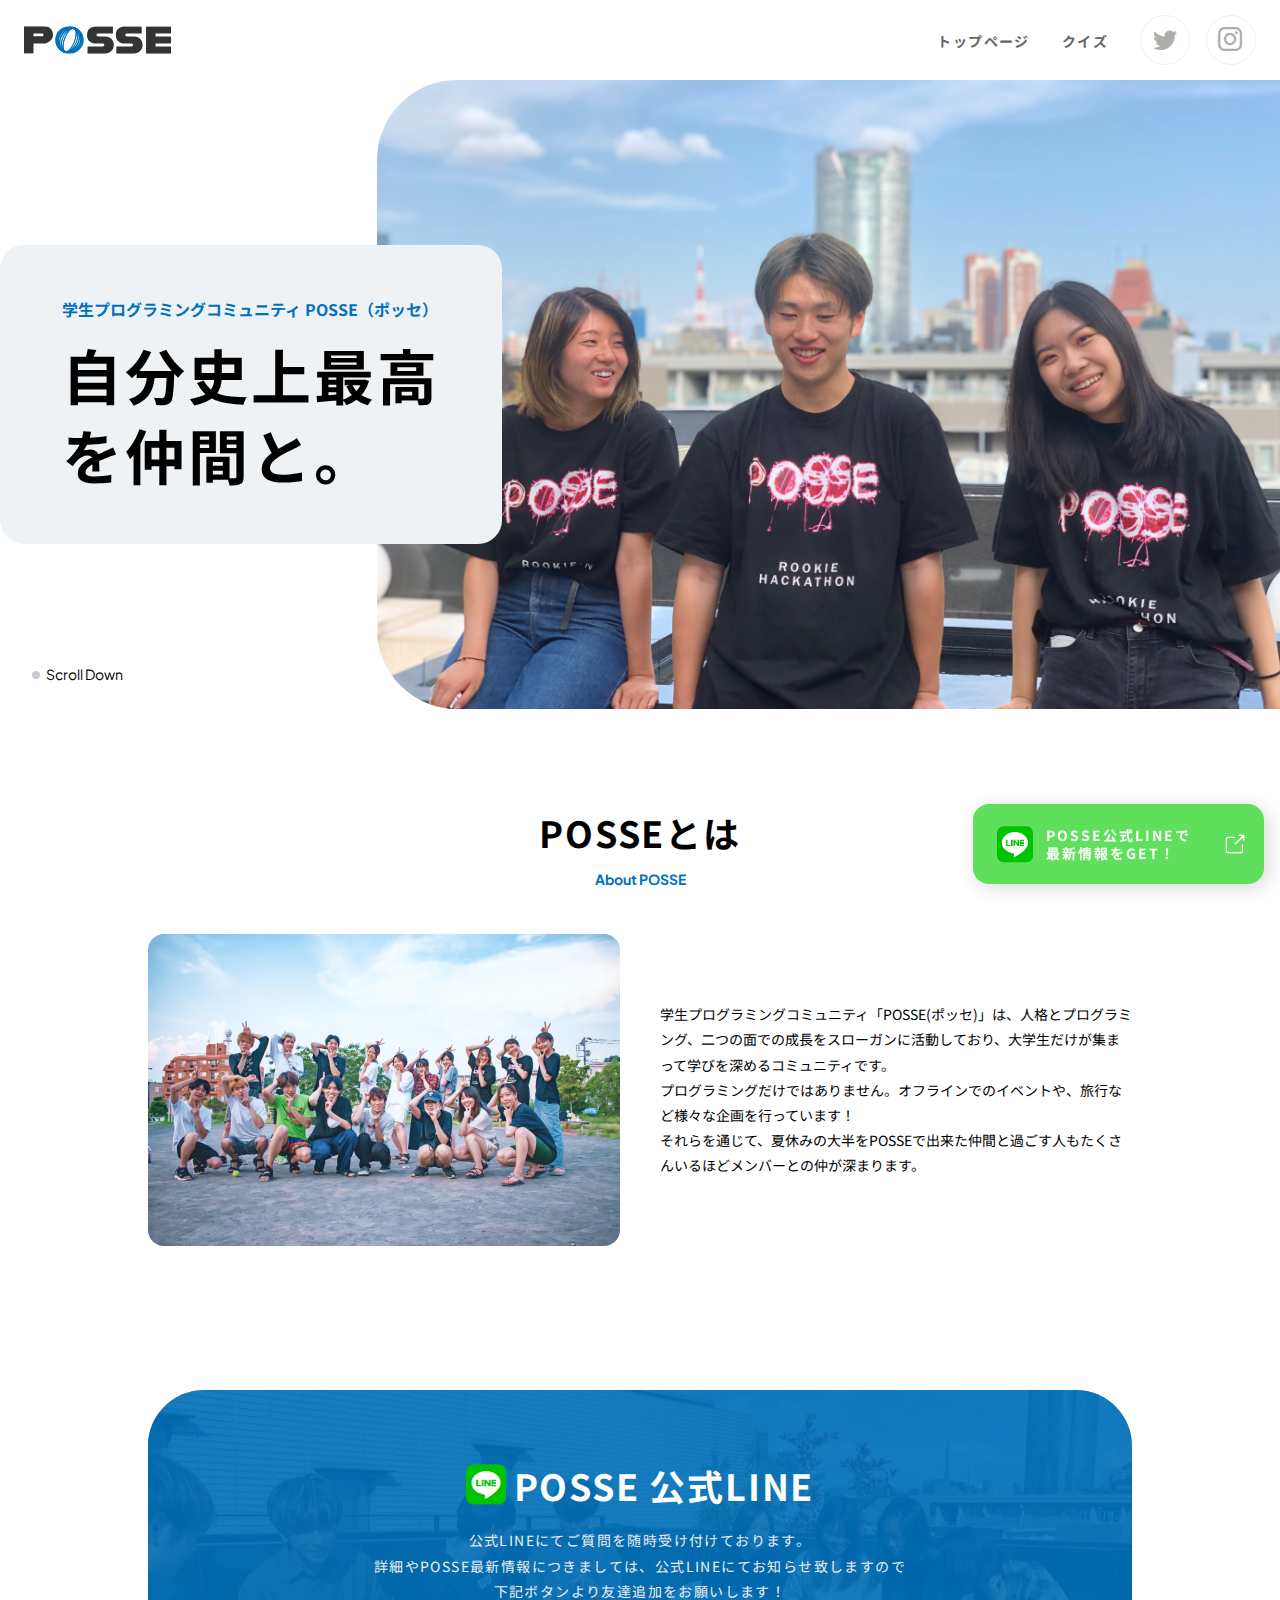
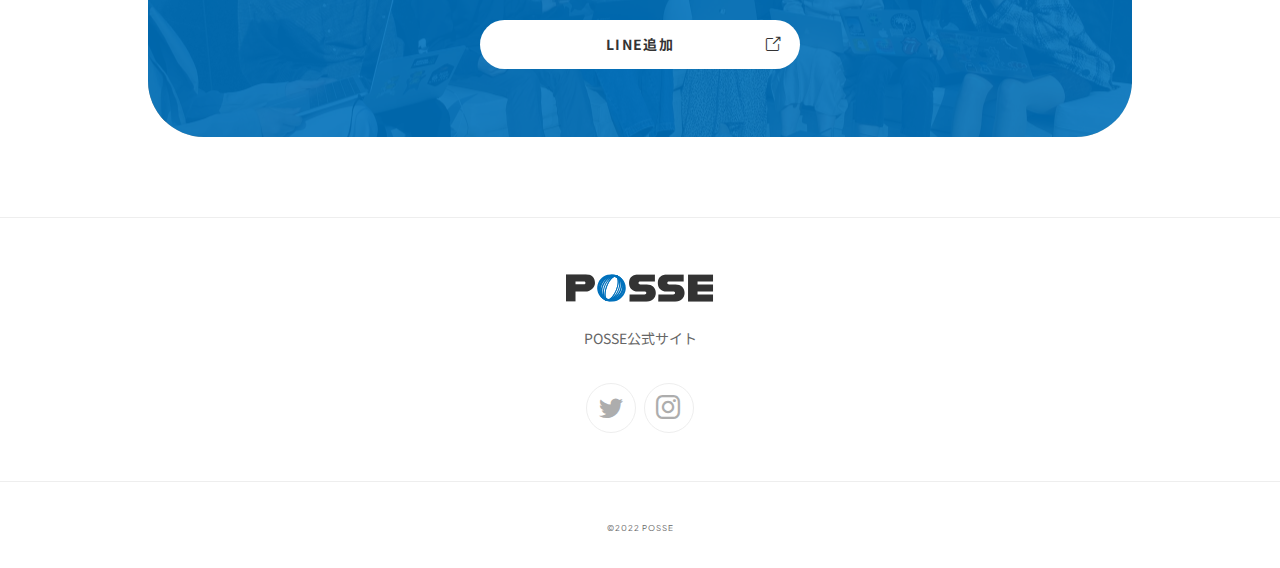
==== ph1-website-sample/index.html @ 408b528a "first-commit" ====
<!DOCTYPE html>
<html lang="ja">

<head>
  <meta charset="UTF-8">
  <meta http-equiv="X-UA-Compatible" content="IE=edge">
  <meta name="viewport" content="width=device-width, initial-scale=1.0">
  <title>POSSE 初めてのWeb制作</title>
  <!-- スタイルシート読み込み -->
  <link rel="stylesheet" href="./assets/styles/common.css">
  <!-- Google Fonts読み込み -->
  <link rel="preconnect" href="https://fonts.googleapis.com">
  <link rel="preconnect" href="https://fonts.gstatic.com" crossorigin>
  <link
    href="https://fonts.googleapis.com/css2?family=Noto+Sans+JP:wght@400;700&family=Plus+Jakarta+Sans:wght@400;700&display=swap"
    rel="stylesheet">
</head>

<body>
  <header class="l-header p-header">
    <div class="p-header__logo"><img src="./assets/img/logo.svg" alt="POSSE"></div>
    <nav class="p-header__nav">
      <ul class="p-header__nav__list">
        <li class="p-header__nav__item">
          <a href="./" class="p-header__nav__item__link">トップページ</a>
        </li>
        <li class="p-header__nav__item">
          <a href="./quiz/" class="p-header__nav__item__link">クイズ</a>
        </li>
      </ul>
    </nav>
    <ul class="p-header__sns p-sns">
      <li class="p-sns__item">
        <a href="https://twitter.com/posse_program" target="_blank" rel="noopener noreferrer" class="p-sns__item__link"
          aria-label="Twitter">
          <i class="u-icon__twitter"></i>
        </a>
      </li>
      <li class="p-sns__item">
        <a href="https://www.instagram.com/posse_programming/" target="_blank" rel="noopener noreferrer"
          class="p-sns__item__link" aria-label="instagram">
          <i class="u-icon__instagram"></i>
        </a>
      </li>
    </ul>
  </header>
  <!-- /.l-header .p-header -->

  <main class="l-main">
    <section class="p-top-hero">
      <div class="p-top-hero__inner">
        <div class="p-top-hero__body">
          <h1 class="p-top-hero__body__title">学生プログラミングコミュニティ POSSE（ポッセ）</h1>
          <span class="p-top-hero__body__catchcopy">自分史上最高<br>を仲間と。</span>
        </div>
        <picture class="p-top-hero__image">
          <img src="./assets/img/img-hero.jpg" alt="">
        </picture>
        <div class="p-top-hero__scroll">Scroll Down</div>
      </div>
    </section>
    <!-- /.p-top-hero -->

    <div class="p-top-container">
      <section class="l-section p-top-about">
        <div class="l-container">
          <h2 class="p-heading">
            POSSEとは<span class="p-heading__caption" lang="en" aria-hidden="true">About POSSE</span>
          </h2>
          <div class="p-top-about__body">
            <picture class="p-top-about__image">
              <img src="./assets/img/img-about.jpg" alt="POSSEメンバー集合写真">
            </picture>
            <div class="p-top-about__content">
              <p>
                学生プログラミングコミュニティ「POSSE(ポッセ)」は、人格とプログラミング、二つの面での成長をスローガンに活動しており、大学生だけが集まって学びを深めるコミュニティです。<br>プログラミングだけではありません。オフラインでのイベントや、旅行など様々な企画を行っています！<br>それらを通じて、夏休みの大半をPOSSEで出来た仲間と過ごす人もたくさんいるほどメンバーとの仲が深まります。
              </p>
            </div>
          </div>
        </div>
      </section>
      <!-- /.l-section p-top-about -->
    </div>
  </main>
  <!-- /.l-main -->

  <div class="p-line">
    <div class="l-container">
      <div class="p-line__body">
        <div class="p-line__body__inner">
          <h2 class="p-heading -light p-line__title"><i class="u-icon__line"></i>POSSE 公式LINE</h2>
          <div class="p-line__content">
            <p>公式LINEにてご質問を随時受け付けております。<br>詳細やPOSSE最新情報につきましては、公式LINEにてお知らせ致しますので<br>下記ボタンより友達追加をお願いします！</p>
          </div>
          <div class="p-line__footer">
            <a href="https://line.me/R/ti/p/@651htnqp?from=page" target="_blank" rel="noopener noreferrer"
              class="p-line__button">LINE追加<i class="u-icon__link"></i></a>
          </div>
        </div>
      </div>
    </div>
  </div>
  <!-- /.p-line -->

  <footer class="l-footer p-footer">
    <div class="p-fixedLine">
      <a href="https://line.me/R/ti/p/@651htnqp?from=page" target="_blank" rel="noopener noreferrer"
        class="p-fixedLine__link">
        <i class="u-icon__line"></i>
        <p class="p-fixedLine__link__text">POSSE公式LINEで<br>最新情報をGET！</p>
        <i class="u-icon__link"></i>
      </a>
    </div>
    <div class="l-footer__inner">
      <div class="p-footer__siteinfo">
        <span class="p-footer__logo">
          <img src="./assets/img/logo.svg" alt="POSSE">
        </span>
        <a href="https://posse-ap.com/" target="_blank" rel="noopener noreferrer"
          class="p-footer__siteinfo__link">POSSE公式サイト</a>
      </div>
      <div class="p-footer__sns">
        <ul class="p-sns__list p-footer__sns__list">
          <li class="p-sns__item">
            <a href="https://twitter.com/posse_program" target="_blank" rel="noopener noreferrer"
              class="p-sns__item__link" aria-label="Twitter">
              <i class="u-icon__twitter"></i>
            </a>
          </li>
          <li class="p-sns__item">
            <a href="https://www.instagram.com/posse_programming/" target="_blank" rel="noopener noreferrer"
              class="p-sns__item__link" aria-label="instagram">
              <i class="u-icon__instagram"></i>
            </a>
          </li>
        </ul>
      </div>
    </div>
    <div class="p-footer__copyright">
      <small lang="en">©︎2022 POSSE</small>
    </div>
  </footer>
  <!-- /.l-footer .p-footer -->
</body>
</html>
---- ph1-website-sample/assets/styles/common.css ----
*,
::before,
::after {
  border-style: solid;
  border-width: 0;
  box-sizing: border-box;
}

html {
  -webkit-text-size-adjust: 100%;
  -webkit-tap-highlight-color: transparent;
  line-height: 1.15;
}

body {
  margin: 0;
  font-family: "Noto Sans JP", sans-serif;
}

main {
  display: block;
}

img {
  max-width: 100%;
}

svg, img, embed, object, iframe {
  vertical-align: bottom;
}

p, table, blockquote, address, pre, iframe, form, figure, dl {
  margin: 0;
}

button,
input,
optgroup,
select,
textarea {
  -webkit-appearance: none; /* 1 */
  -moz-appearance: none;
  appearance: none;
  background: transparent;
  border-radius: 0;
  color: inherit;
  font: inherit;
  margin: 0;
  padding: 0;
  text-align: inherit;
  text-transform: inherit; /* 2 */
  vertical-align: middle;
}

button,
[type=button],
[type=reset],
[type=submit] {
  cursor: pointer;
}

button:disabled,
[type=button]:disabled,
[type=reset]:disabled,
[type=submit]:disabled {
  cursor: default;
}

a {
  background-color: transparent;
  color: inherit;
  text-decoration: none;
}

h1,
h2,
h3,
h4,
h5,
h6 {
  font-size: inherit;
  font-weight: inherit;
  margin: 0;
}

ul, ol {
  list-style: none;
  margin: 0;
  padding: 0;
}

caption {
  text-align: left;
}


/* icon fonts */
@font-face {
  font-display: inline-block;
  font-family: "posse-icon";
  font-style: normal;
  font-weight: normal;
  src: url("../fonts/posse-icon.ttf?bbqgr3") format("truetype"), url("../fonts/posse-icon.woff?bbqgr3") format("woff"), url("../fonts/posse-icon.svg?bbqgr3#posse-icon") format("svg");
}
i, .icomoon-liga {
  /* speak: never; */
  -ms-font-feature-settings: "liga" 1;
  font-feature-settings: "liga";
  -webkit-font-smoothing: antialiased;
  -moz-osx-font-smoothing: grayscale;
  font-family: "posse-icon" !important;
  font-style: normal;
  font-variant: normal;
  font-variant-ligatures: discretionary-ligatures;
  font-weight: normal;
  letter-spacing: 0;
  line-height: 1;
  text-transform: none;
}

.p-header {
  align-items: center;
  background-color: #fff;
  display: flex;
  padding: 15px 24px;
}

.p-header__logo {
  width: 148px;
}

.p-header__nav {
  margin-left: auto;
}

.p-header__nav__list {
  display: flex;
  gap: 32px;
}

.p-header__nav__item__link {
  color: #666;
  font-size: 14px;
  font-weight: bold;
  letter-spacing: 0.1em;
}

.p-sns {
  display: flex;
  gap: 16px;
}

.p-header__sns {
  margin-left: 32px;
}

.p-sns__item__link {
  align-items: center;
  border: solid 1px #eee;
  border-radius: 50%;
  color: #adadad;
  display: inline-flex;
  font-size: 24px;
  height: 50px;
  justify-content: center;
  width: 50px;
}

.l-main {
  padding-top: 80px;
}

.p-hero {
  padding: 110px 0 76px;
}

.p-hero__title {
  color: #fff;
  font-weight: bold;
}

.p-hero__title__label {
  font-size: 18px;
  line-height: 1.8;
}

.p-hero__title__inline {
  display: block;
  font-size: 60px;
  line-height: 1.5;
  margin-top: 12px;
}

.p-top-hero__inner {
  display: flex;
  margin: 0 auto;
  max-width: 1280px;
  position: relative;
}

.p-top-hero__body {
  -ms-grid-row-align: center;
  align-self: center;
  background-color: #eff2f5;
  border-radius: 24px;
  display: inline-block;
  padding: 50px 62px;
  position: relative;
  white-space: nowrap;
}

.p-top-hero__body__title {
  color: #0071bc;
  font-size: 16px;
  font-weight: bold;
  line-height: 1.8;
}

.p-top-hero__body__catchcopy {
  display: inline-block;
  font-size: 60px;
  font-weight: bold;
  letter-spacing: 0.05em;
  line-height: 1.3333;
  margin-top: 10px;
}

.p-top-hero__image {
  border-radius: 80px 0 0 80px;
  display: block;
  margin-left: -125px;
  margin-right: calc(50% - 50vw);
  max-height: 680px;
  overflow: hidden;
}

.p-top-hero__image img {
  -o-object-fit: cover;
  display: block;
  height: 100%;
  object-fit: cover;
  width: 100%;
}

.p-top-hero__scroll {
  align-items: center;
  bottom: 24px;
  display: inline-flex;
  font-family: "Plus Jakarta Sans", "Noto Sans JP", sans-serif;
  font-size: 14px;
  gap: 6px;
  left: 32px;
  line-height: 1.5;
  position: absolute;
}

.p-top-hero__scroll::before {
  background-color: #ccc;
  border-radius: 8px;
  content: "";
  display: inline-block;
  height: 8px;
  width: 8px;
}

.p-top-container {
  margin-top: 96px;
}

.l-container {
  margin: 0 auto;
  max-width: 1032px;
  padding: 0 24px;
  width: 100%;
}

.p-heading {
  font-size: 36px;
  font-weight: bold;
  letter-spacing: 0.05em;
  line-height: 1.5;
  text-align: center;
}

.l-header {
  left: 0;
  position: fixed;
  right: 0;
  top: 0;
  z-index: 1000;
}

.p-heading__caption {
  color: #0071bc;
  display: block;
  font-family: "Plus Jakarta Sans", "Noto Sans JP", sans-serif;
  font-size: 14px;
  letter-spacing: initial;
  line-height: 1.8;
  margin-top: 8px;
}

.p-top-about__body {
  display: grid;
  gap: 40px;
  grid-template-columns: repeat(2, 1fr);
  margin-top: 42px;
}

.p-top-about__image {
  border-radius: 16px;
  overflow: hidden;
}

.p-top-about__content {
  align-self: center;
  font-size: 14px;
  line-height: 1.8;
}

.p-line {
  margin-top: 144px;
}

.p-line__body {
  background: url(../img/bg-line.jpg) center center/cover;
  border-radius: 56px;
  overflow: hidden;
  padding: 68px;
  position: relative;
}

.l-footer {
  border-top: solid 1px #eee;
}

.p-line__body::before {
  background-color: rgba(0, 113, 188, 0.9);
  content: "";
  height: 100%;
  left: 0;
  position: absolute;
  top: 0;
  width: 100%;
}

.p-line__body__inner {
  position: relative;
}

.p-heading.-light {
  color: #fff;
}

.p-line__title {
  align-items: center;
  display: flex;
  gap: 8px;
  justify-content: center;
}

.p-line__title .u-icon__line {
  font-size: 40px;
}

.u-icon__line:before {
  background: radial-gradient(#fff 60%, transparent 60%);
  color: #00c300;
  content: "\e900";
}

.p-line__content {
  color: #eee;
  font-size: 14px;
  letter-spacing: 0.1em;
  line-height: 1.8;
  margin-top: 16px;
  text-align: center;
}

.p-line__footer {
  margin-top: 16px;
  text-align: center;
}

.p-line__button {
  background-color: #fff;
  border-radius: 50px;
  color: #333;
  display: inline-block;
  font-size: 14px;
  font-weight: bold;
  letter-spacing: 0.1em;
  line-height: 1.8;
  max-width: 320px;
  padding: 12px;
  position: relative;
  width: 100%;
}

.p-line__button .u-icon__link {
  position: absolute;
  right: 20px;
  top: 50%;
  transform: translate(0, -50%);
}

.u-icon__link:before {
  content: "\e901";
}

.p-footer {
  margin-top: 80px;
  text-align: center;
}

.p-fixedLine {
  bottom: 16px;
  position: fixed;
  right: 16px;
}

.p-fixedLine__link {
  align-items: center;
  background-color: #5FDF5B;
  border-radius: 16px;
  box-shadow: 4px 4px 20px rgb(0, 0, 0, 0.15);
  display: flex;
  padding: 22px 20px 22px 24px;
}

.p-fixedLine__link .u-icon__line {
  font-size: 36px;
}

.p-fixedLine__link__text {
  color: #fff;
  font-size: 14px;
  font-weight: bold;
  letter-spacing: 0.14em;
  line-height: 1.3;
  margin-left: 13px;
  text-align: left;
}

.p-fixedLine__link .u-icon__link {
  color: #fff;
  font-size: 18px;
  margin-left: 35px;
}

.l-footer__inner {
  padding: 56px 24px 48px;
}

.p-footer__logo {
  display: block;
}

.p-footer__siteinfo__link {
  color: #666;
  display: inline-block;
  font-size: 14px;
  line-height: 1.8;
  margin-top: 24px;
}

.p-footer__sns__list {
  display: flex;
  gap: 8px;
  justify-content: center;
  margin-top: 32px;
}

.p-footer__copyright {
  border-top: solid 1px #eee;
  color: #666;
  font-family: "Plus Jakarta Sans", "Noto Sans JP", sans-serif;
  font-size: 10px;
  letter-spacing: 0.1em;
  line-height: 1.5;
  padding: 38px 24px 33px;
}

small {
  font-size: 80%;
}

.u-icon__twitter:before {
  content: "\ea96";
}

.u-icon__instagram:before {
  content: "\ea92";
}
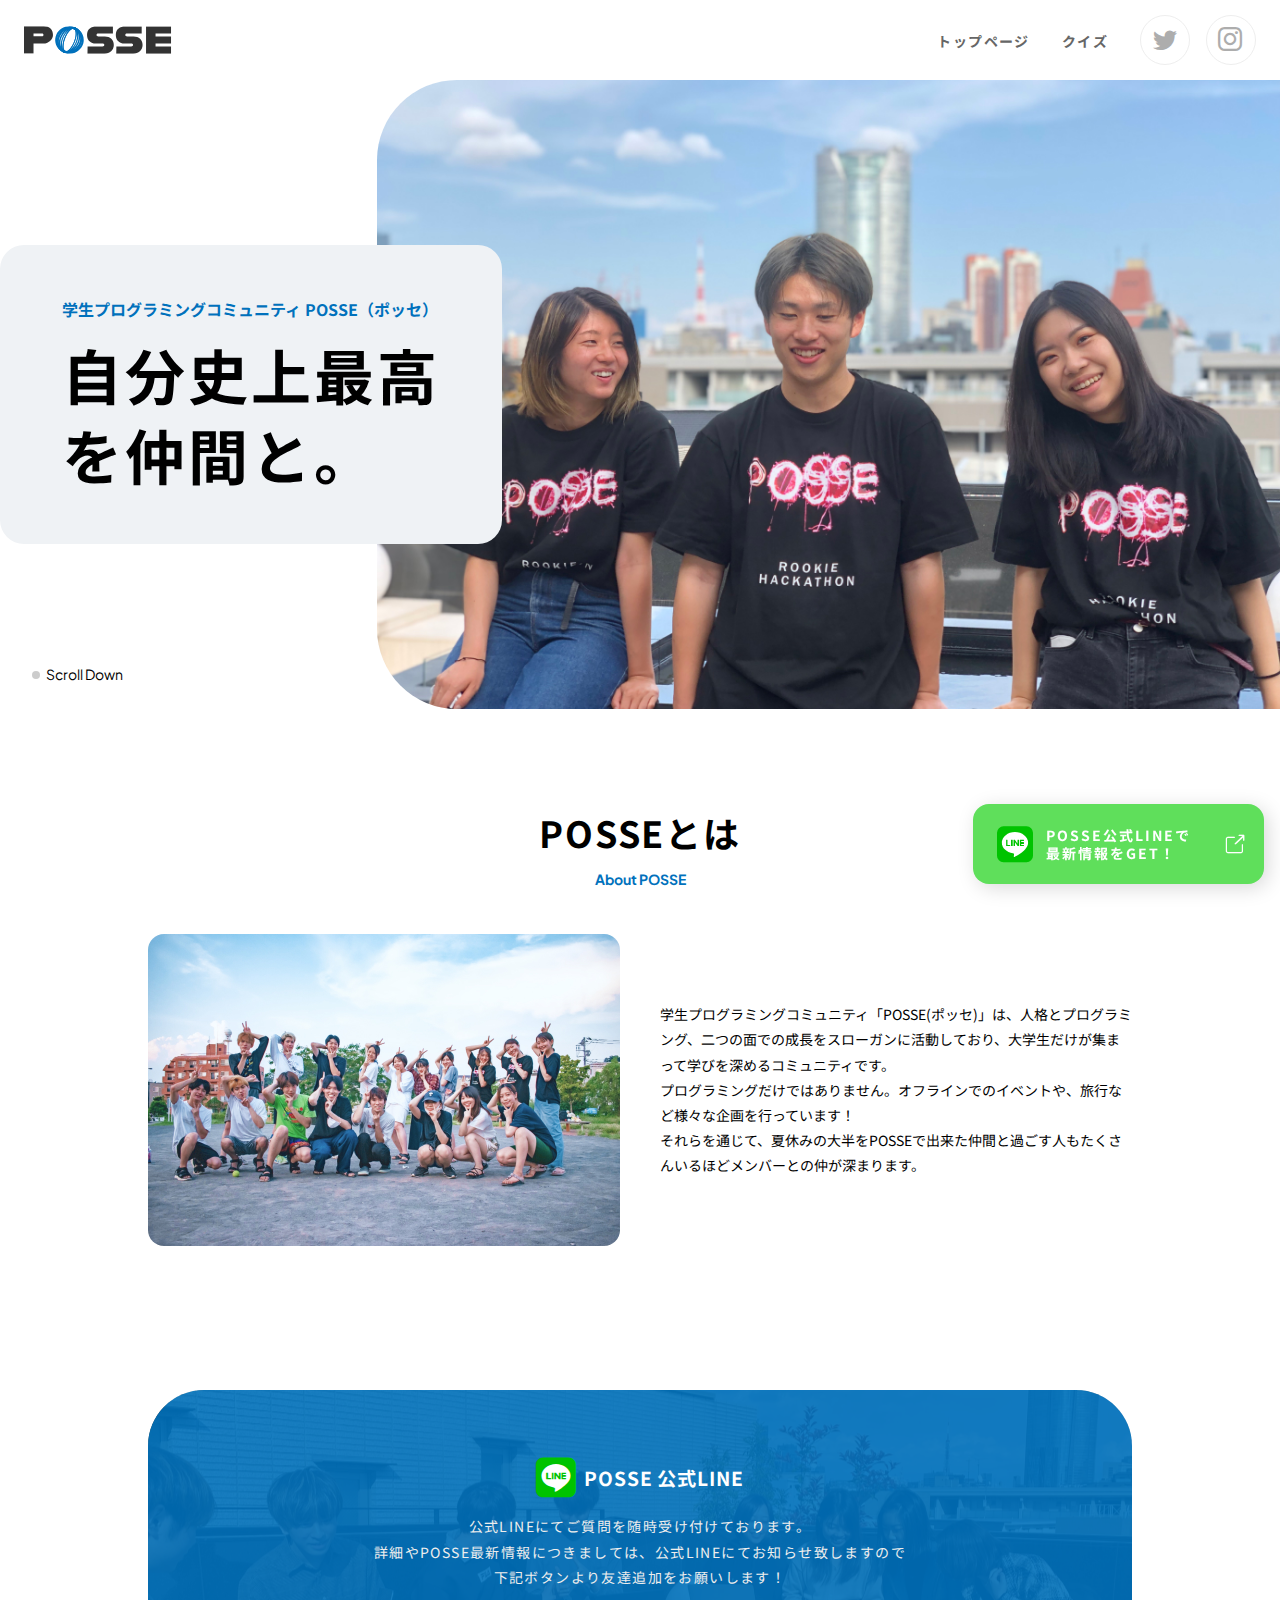
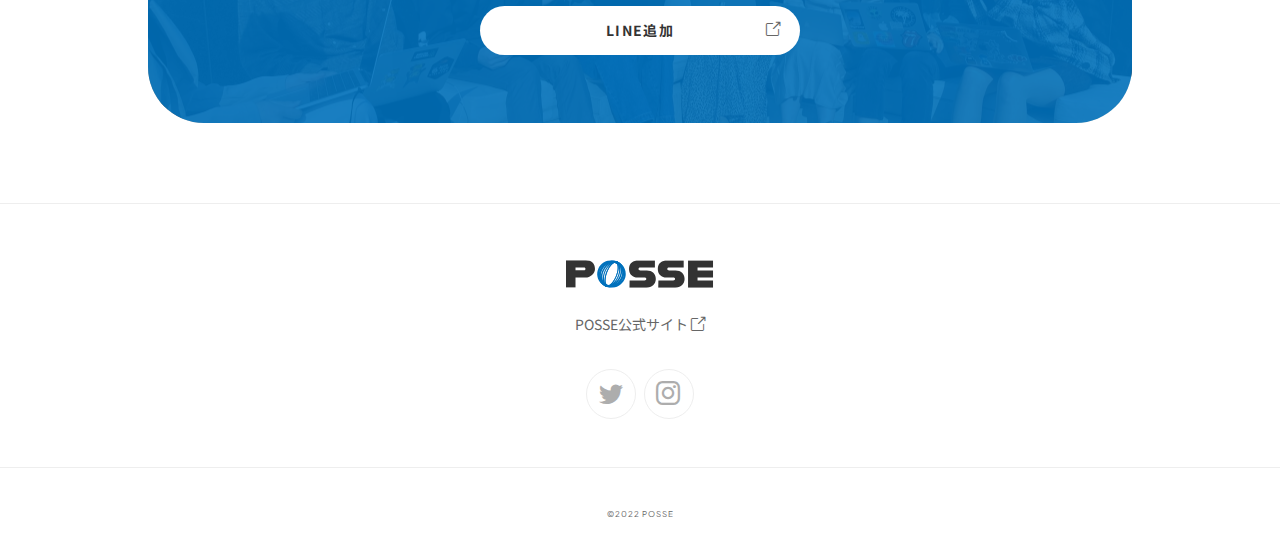
==== commit 551d549f: "add responsive" ====
--- a/ph1-website-sample/index.html
+++ b/ph1-website-sample/index.html
@@ -14,6 +14,7 @@
   <link
     href="https://fonts.googleapis.com/css2?family=Noto+Sans+JP:wght@400;700&family=Plus+Jakarta+Sans:wght@400;700&display=swap"
     rel="stylesheet">
+    <script src="./assets/scripts/btn.js" defer></script>
 </head>
 
 <body>
@@ -43,6 +44,47 @@
         </a>
       </li>
     </ul>
+    <div class="openbtn2" id="btn">
+      <span></span><span></span>
+    </div>
+      <div class="window" id="window">
+        <header class="l-header p-header-2">
+          <div class="p-header__logo"><img src="./assets/img/logo.svg" alt="POSSE"></div>
+        </header>
+        <main>
+          <p class="menu-contents">POSSEとは<br>クイズ</p>
+          <div class="p-fixedLine-2">
+            <a href="https://line.me/R/ti/p/@651htnqp?from=page" target="_blank" rel="noopener noreferrer"
+              class="p-fixedLine__link-2">
+              <i class="u-icon__line-2"></i>
+              <p class="p-fixedLine__link__text-2">POSSE公式LINE追加</p>
+              <i class="u-icon__link-2"></i>
+            </a>
+          </div>
+          <div class="l-footer__inner-2">
+            <div class="p-footer__siteinfo-2">
+              <a href="https://posse-ap.com/" target="_blank" rel="noopener noreferrer"
+                class="p-footer__siteinfo__link-2">POSSE公式サイト</a><i class="u-icon__link-2"></i>
+            </div>
+            <div class="p-footer__sns-2">
+              <ul class="p-sns__list p-footer__sns__list-2">
+                <li class="p-sns__item-2">
+                  <a href="https://twitter.com/posse_program" target="_blank" rel="noopener noreferrer"
+                    class="p-sns__item__link-2" aria-label="Twitter">
+                    <i class="u-icon__twitter-2"></i>
+                  </a>
+                </li>
+                <li class="p-sns__item-2">
+                  <a href="https://www.instagram.com/posse_programming/" target="_blank" rel="noopener noreferrer"
+                    class="p-sns__item__link-2" aria-label="instagram">
+                    <i class="u-icon__instagram-2"></i>
+                  </a>
+                </li>
+              </ul>
+            </div>
+          </div>
+        </main>
+      </div>
   </header>
   <!-- /.l-header .p-header -->
 
@@ -69,7 +111,7 @@
           </h2>
           <div class="p-top-about__body">
             <picture class="p-top-about__image">
-              <img src="./assets/img/img-about.jpg" alt="POSSEメンバー集合写真">
+              <img id="p-top-about__image" src="./assets/img/img-about.jpg" alt="POSSEメンバー集合写真">
             </picture>
             <div class="p-top-about__content">
               <p>
@@ -117,7 +159,7 @@
           <img src="./assets/img/logo.svg" alt="POSSE">
         </span>
         <a href="https://posse-ap.com/" target="_blank" rel="noopener noreferrer"
-          class="p-footer__siteinfo__link">POSSE公式サイト</a>
+          class="p-footer__siteinfo__link">POSSE公式サイト</a><i class="u-icon__link"></i>
       </div>
       <div class="p-footer__sns">
         <ul class="p-sns__list p-footer__sns__list">
--- a/ph1-website-sample/assets/styles/common.css
+++ b/ph1-website-sample/assets/styles/common.css
@@ -89,11 +89,6 @@
   padding: 0;
 }
 
-caption {
-  text-align: left;
-}
-
-
 /* icon fonts */
 @font-face {
   font-display: inline-block;
@@ -144,6 +139,11 @@
   font-weight: bold;
   letter-spacing: 0.1em;
 }
+@media (max-width: 960px) {
+  .p-header__nav__item__link{
+    display: none;
+  }
+}
 
 .p-sns {
   display: flex;
@@ -165,9 +165,232 @@
   justify-content: center;
   width: 50px;
 }
+@media (max-width: 960px) {
+  .p-sns__item__link {
+    display: none;
+  }
+}
+
+.u-icon__twitter:before {
+  content: "\ea96";
+}
+
+.u-icon__instagram:before {
+  content: "\ea92";
+}
+
+.openbtn2 {
+  display: none;
+}
+
+@media (max-width: 960px) {
+  .openbtn2{
+    display: block;
+    position: relative;/*ボタン内側の基点となるためrelativeを指定*/
+    width: 50px;
+    height:50px;
+    cursor: pointer;
+    background:#fff;
+    z-index: 9999;
+  }
+}
+  
+/*ボタン内側*/
+.openbtn2 span{
+  display: inline-block;
+  transition: all .4s;/*アニメーションの設定*/
+  position: absolute;
+  left: 13px;
+  height: 2px;
+  background-color: #666;
+}
+
+
+.openbtn2 span:nth-of-type(1) {
+  top:22px; 
+  width: 50%;
+}
+
+.openbtn2 span:nth-of-type(2) {
+  top:29px;
+  width:50%;
+}
+
+/*activeクラスが付与されると線が回転して×に*/
+
+.openbtn2.active span:nth-of-type(1) {
+  top: 20px;
+  left: 16px;
+  transform: translateY(6px) rotate(-45deg);
+  width: 35%;
+}
+
+.openbtn2.active span:nth-of-type(2) {
+  top: 32px;
+  left: 16px;
+  transform: translateY(-6px) rotate(45deg);
+  width: 35%;
+}
+
+#window {
+  display: none;
+}
+
+@media (max-width: 960px) {
+  #window {
+    display: block;
+    position:fixed;
+    z-index: -1;
+    opacity: 0;/*はじめは透過0*/
+    /*ナビの位置と形状*/
+    top:0;
+    width:100%;
+    height: 110vh;/*ナビの高さ*/
+    background:#fff;
+    /*動き*/
+    transition: all 0.3s;
+    padding: 80px 20px 20px 0;
+  }
+}
+
+@media (max-width: 960px) {
+  #window.panelactive {
+    opacity: 1;
+    z-index:999;
+    left: 0;
+    padding: 80px 0 0 0;
+  }
+}
+
+.p-header-2 {
+  align-items: center;
+  background-color: #fff;
+  display: flex;
+  padding: 15px 24px;
+  height: 80px;
+}
+
+.menu-contents {
+  text-align: center;
+  font-size: 1.5rem;
+  margin-top: 15%;
+  margin-bottom: 50%;
+  line-height: 2.5em;
+}
+
+
+.p-fixedLine-2 {
+  bottom: 20%;
+  width: 90%;
+  margin: 0 auto;
+}
+
+.p-fixedLine__link-2 {
+  align-items: center;
+  background-color: #5FDF5B;
+  border-radius: 30px;
+  box-shadow: 4px 4px 20px rgb(0, 0, 0, 0.15);
+  display: flex;
+  padding: 22px 20px 22px 24px;
+  justify-content: center;
+}
+
+.p-fixedLine__link-2 .u-icon__line-2 {
+  font-size: 36px;
+}
+
+.p-fixedLine__link__text-2 {
+  color: #fff;
+  font-size: 14px;
+  font-weight: bold;
+  letter-spacing: 0.14em;
+  line-height: 1.3;
+  margin-left: 13px;
+  text-align: left;
+}
+
+.p-fixedLine__link-2 .u-icon__link-2 {
+  color: #fff;
+  font-size: 18px;
+  margin-left: 5px;
+}
+
+.l-footer__inner-2 {
+  padding: 20px 24px;
+}
+
+.p-footer__logo-2 {
+  display: block;
+}
+
+.p-footer__siteinfo-2 {
+  text-align: center;
+}
+
+.p-footer__siteinfo__link-2 {
+  color: #666;
+  display: inline-block;
+  font-size: 14px;
+  line-height: 1.8;
+}
+
+.p-footer__sns__list-2 {
+  display: flex;
+  gap: 8px;
+  justify-content: center;
+  margin-top: 32px;
+}
+
+.p-sns__item__link-2 {
+  align-items: center;
+  border: solid 1px #eee;
+  border-radius: 50%;
+  color: #adadad;
+  display: inline-flex;
+  font-size: 24px;
+  height: 50px;
+  justify-content: center;
+  width: 50px;
+}
+
+.u-icon__line-2:before {
+  background: radial-gradient(#fff 60%, transparent 60%);
+  color: #00c300;
+  content: "\e900";
+}
+
+.u-icon__twitter-2:before {
+  content: "\ea96";
+}
+
+.u-icon__instagram-2:before {
+  content: "\ea92";
+}
+.u-icon__link-2 {
+  color: #666;
+  font-size: 14px;
+  line-height: 1.8;
+  margin-left: 3px;
+
+}
+.u-icon__link-2:before {
+  content: "\e901";
+}
 
 .l-main {
   padding-top: 80px;
+}
+@media (max-width: 960px) {
+  .l-main {
+    padding-top: 0;
+    width: 100%;
+  }
+}
+
+@media (max-width: 960px) {
+  .p-top-hero {
+    width: 100%;
+  }
 }
 
 .p-hero {
@@ -196,6 +419,11 @@
   margin: 0 auto;
   max-width: 1280px;
   position: relative;
+}
+@media (max-width: 960px) {
+  .p-top-hero__inner {
+    flex-direction: column-reverse;
+  }
 }
 
 .p-top-hero__body {
@@ -209,13 +437,32 @@
   white-space: nowrap;
 }
 
+@media (max-width: 960px) {
+  .p-top-hero__body {
+    display: block;
+    margin: -50px auto;
+    border-radius: 30px;
+    padding: 10px 0;
+    width: 96%;
+    position: relative;
+    height: 15vh;
+  }
+}
+
 .p-top-hero__body__title {
   color: #0071bc;
   font-size: 16px;
   font-weight: bold;
   line-height: 1.8;
 }
-
+@media (max-width: 960px) {
+  .p-top-hero__body__title {
+    font-size: 0.7rem;
+    position: absolute;
+    width: 100%;
+    left: 1.2rem;
+  }
+}
 .p-top-hero__body__catchcopy {
   display: inline-block;
   font-size: 60px;
@@ -223,6 +470,21 @@
   letter-spacing: 0.05em;
   line-height: 1.3333;
   margin-top: 10px;
+}
+@media (max-width: 960px) {
+  .p-top-hero__body__catchcopy {
+    display: block;
+    width: 100%;
+    font-size: 1.8rem;
+    position: absolute;
+    margin-top: 1.5rem;
+    left: 1rem;
+  }
+}
+@media (max-width: 960px) {
+  .p-top-hero__body__catchcopy br{
+    display: none;
+  }
 }
 
 .p-top-hero__image {
@@ -233,6 +495,15 @@
   max-height: 680px;
   overflow: hidden;
 }
+@media (max-width: 960px) {
+  .p-top-hero__image {
+    display: block;
+    width: 100%;
+    border-radius: 0;
+    margin: 0;
+    top: 0;
+  }
+}
 
 .p-top-hero__image img {
   -o-object-fit: cover;
@@ -241,6 +512,11 @@
   object-fit: cover;
   width: 100%;
 }
+@media (max-width: 960px) {
+  .p-top-hero__image img {
+  margin-top: 70px;
+  }
+}
 
 .p-top-hero__scroll {
   align-items: center;
@@ -252,6 +528,12 @@
   left: 32px;
   line-height: 1.5;
   position: absolute;
+}
+
+@media (max-width:960px) {
+  .p-top-hero__scroll {
+    display: none;
+  }
 }
 
 .p-top-hero__scroll::before {
@@ -266,6 +548,11 @@
 .p-top-container {
   margin-top: 96px;
 }
+@media (max-width: 960px) {
+  .p-top-container {
+    margin-top: 50px;
+  }
+}
 
 .l-container {
   margin: 0 auto;
@@ -281,13 +568,19 @@
   line-height: 1.5;
   text-align: center;
 }
+@media (max-width: 960px) {
+  .p-heading {
+    position: relative;
+    top: 50px;
+  }
+}
 
 .l-header {
   left: 0;
   position: fixed;
   right: 0;
   top: 0;
-  z-index: 1000;
+  z-index: 2;
 }
 
 .p-heading__caption {
@@ -306,16 +599,35 @@
   grid-template-columns: repeat(2, 1fr);
   margin-top: 42px;
 }
+@media (max-width: 960px) {
+  .p-top-about__body {
+    position: relative;
+    display: block;
+    top: 50px;
+  }
+}
 
 .p-top-about__image {
   border-radius: 16px;
   overflow: hidden;
 }
+@media (max-width: 960px) {
+  #p-top-about__image {
+    border-radius: 30px;
+    margin: 0 auto;
+  }
+}
 
 .p-top-about__content {
   align-self: center;
   font-size: 14px;
   line-height: 1.8;
+}
+@media (max-width: 960px) {
+  .p-top-about__content {
+    position: relative;
+    top: 20px;
+  }
 }
 
 .p-line {
@@ -328,6 +640,12 @@
   overflow: hidden;
   padding: 68px;
   position: relative;
+}
+@media (max-width: 960px) {
+  .p-line__body {
+    padding: 20px;
+    border-radius: 30px;
+  }
 }
 
 .l-footer {
@@ -350,6 +668,7 @@
 
 .p-heading.-light {
   color: #fff;
+  font-size: 1.2rem;
 }
 
 .p-line__title {
@@ -357,6 +676,13 @@
   display: flex;
   gap: 8px;
   justify-content: center;
+}
+@media (max-width: 960px) {
+  .p-line__title {
+    flex-direction: column;
+    position: relative;
+    top: 0;
+  }
 }
 
 .p-line__title .u-icon__line {
@@ -377,7 +703,11 @@
   margin-top: 16px;
   text-align: center;
 }
-
+@media (max-width: 960px) {
+  .p-line__content {
+    text-align: left;
+  }
+}
 .p-line__footer {
   margin-top: 16px;
   text-align: center;
@@ -397,6 +727,11 @@
   position: relative;
   width: 100%;
 }
+@media(max-width: 960px) {
+  .p-line__button {
+    position: relative;
+  }
+}
 
 .p-line__button .u-icon__link {
   position: absolute;
@@ -405,6 +740,13 @@
   transform: translate(0, -50%);
 }
 
+.u-icon__link {
+  color: #666;
+  font-size: 14px;
+  line-height: 1.8;
+  margin-left: 3px;
+}
+
 .u-icon__link:before {
   content: "\e901";
 }
@@ -419,7 +761,13 @@
   position: fixed;
   right: 16px;
 }
-
+@media (max-width: 960px) {
+  .p-fixedLine {
+    bottom: 0;
+    right: 0;
+    width: 100%;
+  }
+}
 .p-fixedLine__link {
   align-items: center;
   background-color: #5FDF5B;
@@ -428,6 +776,12 @@
   display: flex;
   padding: 22px 20px 22px 24px;
 }
+@media (max-width: 960px) {
+  .p-fixedLine__link {
+    border-radius: 0;
+    justify-content: center;
+  }
+}
 
 .p-fixedLine__link .u-icon__line {
   font-size: 36px;
@@ -442,13 +796,22 @@
   margin-left: 13px;
   text-align: left;
 }
+@media (max-width: 960px) {
+  .p-fixedLine__link__text br{
+    display: none;
+  }
+}
 
 .p-fixedLine__link .u-icon__link {
   color: #fff;
   font-size: 18px;
   margin-left: 35px;
 }
-
+@media (max-width: 960px) {
+  .p-fixedLine__link .u-icon__link {
+    margin-left: 5px;
+  }
+}
 .l-footer__inner {
   padding: 56px 24px 48px;
 }
@@ -481,15 +844,158 @@
   line-height: 1.5;
   padding: 38px 24px 33px;
 }
-
+@media (max-width: 960px) {
+  .p-footer__copyright {
+    margin-bottom: 85px;
+  }
+}
 small {
   font-size: 80%;
 }
 
-.u-icon__twitter:before {
-  content: "\ea96";
-}
-
-.u-icon__instagram:before {
-  content: "\ea92";
-}
+.p-quiz-hero {
+  background: url(../img/quiz/bg-hero.jpg) center center/cover;
+}
+
+.p-quiz-container {
+  margin-top: 120px;
+}
+
+.p-quiz-box__label {
+  background-color: #0071bc;
+  border-radius: 8px;
+  color: #fff;
+  display: inline-block;
+  font-family: "Plus Jakarta Sans", "Noto Sans JP", sans-serif;
+  font-size: 36px;
+  font-weight: bold;
+  line-height: 1.5;
+  padding: 8px 16px;
+}
+
+.p-quiz-box__question__title__text {
+  display: block;
+  font-size: 36px;
+  font-weight: bold;
+  line-height: 1.5;
+  margin-top: 24px;
+}
+
+.p-quiz-box__question__image {
+  margin: 64px auto 0;
+  max-width: 718px;
+}
+
+.p-quiz-box__answer {
+  margin-top: 64px;
+}
+
+.p-quiz-box__label--accent {
+  background-color: #e34e70;
+}
+
+.p-quiz-box__answer__list {
+  display: grid;
+  gap: 24px;
+  grid-template-columns: repeat(3, 1fr);
+  margin-top: 16px;
+}
+
+.p-quiz-box__answer__button {
+  align-items: center;
+  border: solid 5px #eee;
+  border-radius: 8px;
+  display: flex;
+  font-size: 18px;
+  font-weight: bold;
+  line-height: 1.8;
+  padding: 19px;
+  text-align: left;
+  width: 100%;
+}
+
+.p-quiz-box__answer__button .u-icon__arrow {
+  font-size: 16px;
+  margin-left: auto;
+}
+
+.u-icon__arrow:before {
+  content: "\e903";
+}
+
+.p-quiz-box__answer__button.is-selected {
+  background-color: #eff2f5;
+  border-color: #0071bc;
+}
+
+.p-quiz-box__answer__button.is-selected .u-icon__arrow {
+  display: none;
+}
+
+.p-quiz-box__note {
+  align-items: center;
+  background-color: #f6f6f6;
+  border-radius: 8px;
+  display: flex;
+  font-size: 18px;
+  font-weight: bold;
+  gap: 16px;
+  line-height: 1.8;
+  margin-top: 16px;
+  padding: 24px;
+}
+
+.p-quiz-box__answer__correct {
+  background-color: #fff2f5;
+  border-radius: 8px;
+  display: none;
+  margin-top: 16px;
+  padding: 24px 40px;
+}
+
+.p-quiz-box__answer__correct.is-correct {
+  display: block;
+}
+
+.p-quiz-box__answer__correct.is-incorrect {
+  background-color: #eff2f5;
+  display: block;
+}
+
+.p-quiz-box__answer__correct__title {
+  font-size: 24px;
+  font-weight: bold;
+  letter-spacing: 0.05em;
+  line-height: 1.5;
+}
+
+.is-correct .p-quiz-box__answer__correct__title {
+  color: #e34e70;
+}
+
+.is-incorrect .p-quiz-box__answer__correct__title {
+  color: #0071bc;
+}
+
+.p-quiz-box__answer__correct__content {
+  align-items: baseline;
+  display: flex;
+  font-size: 18px;
+  font-weight: bold;
+  gap: 18px;
+  line-height: 1.8;
+  margin-top: 16px;
+}
+
+.p-quiz-box__answer__correct__content__label {
+  font-family: "Plus Jakarta Sans", "Noto Sans JP", sans-serif;
+  font-size: 24px;
+}
+
+.u-icon__note:before {
+  content: "\e902";
+}
+
+.p-quiz-box:not(:first-of-type) {
+  margin-top: 120px;
+}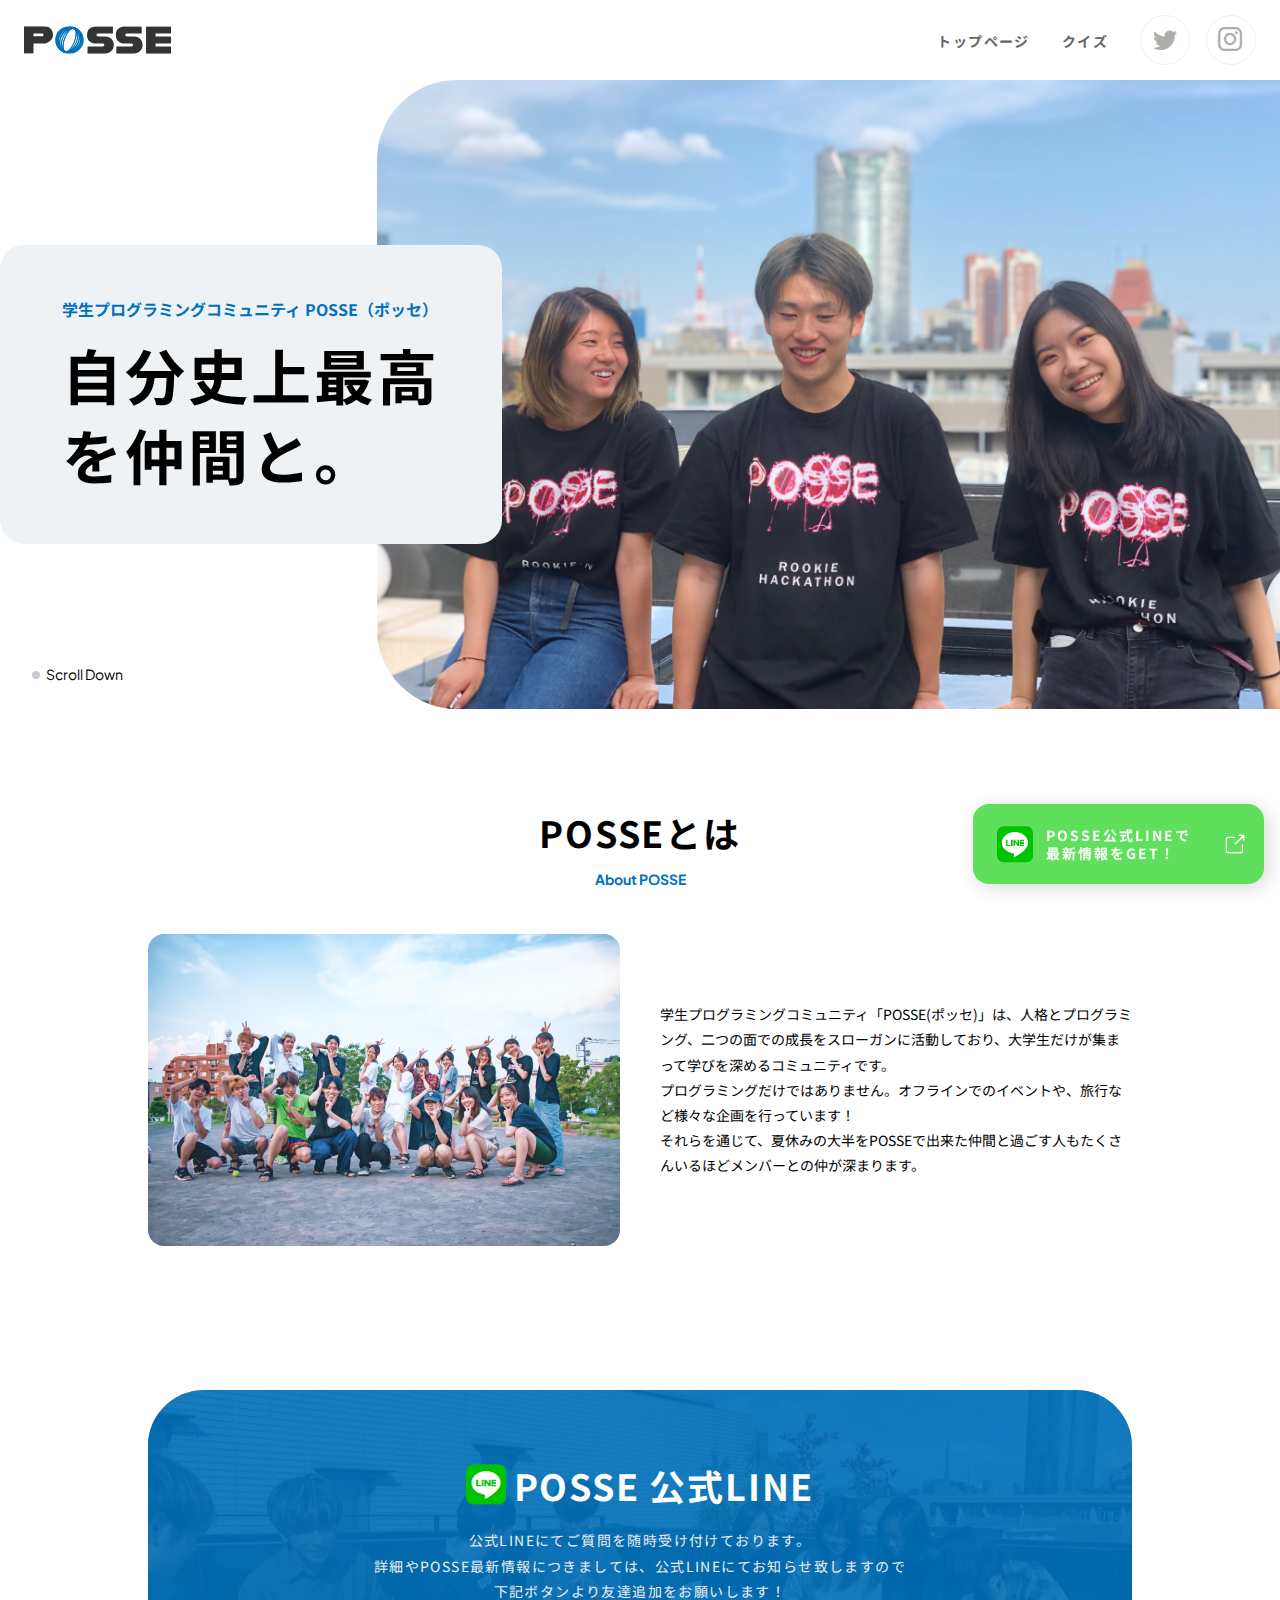
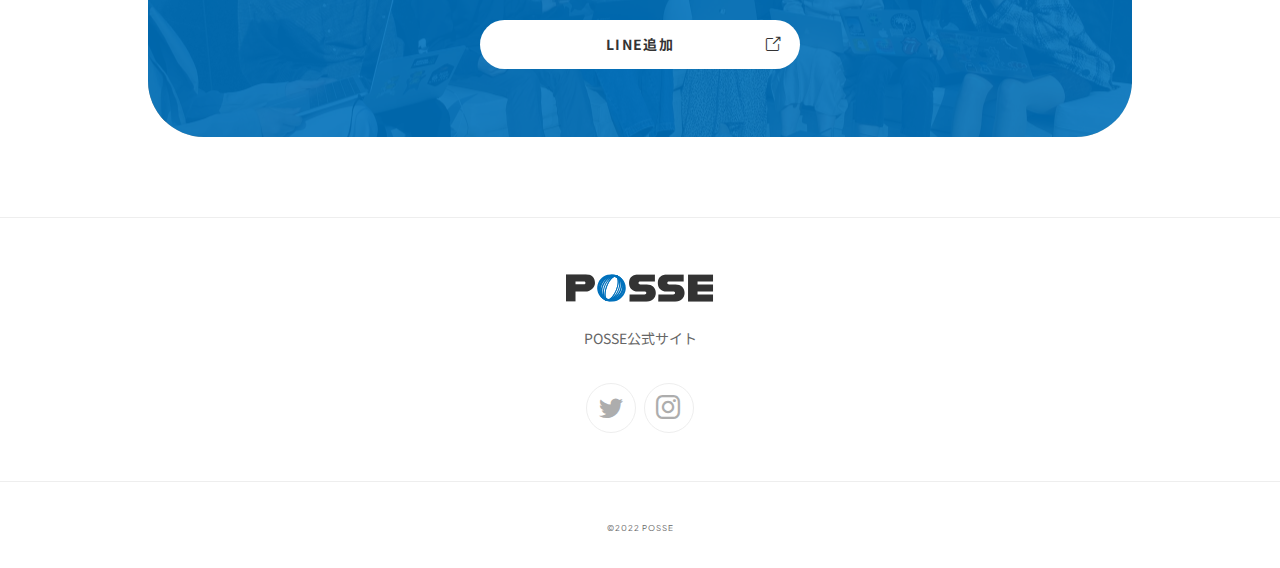
==== commit a852c6e9: "Merge pull request #4 from posse-ap/feature/3" ====
--- a/ph1-website-sample/index.html
+++ b/ph1-website-sample/index.html
@@ -14,7 +14,6 @@
   <link
     href="https://fonts.googleapis.com/css2?family=Noto+Sans+JP:wght@400;700&family=Plus+Jakarta+Sans:wght@400;700&display=swap"
     rel="stylesheet">
-    <script src="./assets/scripts/btn.js" defer></script>
 </head>
 
 <body>
@@ -44,47 +43,6 @@
         </a>
       </li>
     </ul>
-    <div class="openbtn2" id="btn">
-      <span></span><span></span>
-    </div>
-      <div class="window" id="window">
-        <header class="l-header p-header-2">
-          <div class="p-header__logo"><img src="./assets/img/logo.svg" alt="POSSE"></div>
-        </header>
-        <main>
-          <p class="menu-contents">POSSEとは<br>クイズ</p>
-          <div class="p-fixedLine-2">
-            <a href="https://line.me/R/ti/p/@651htnqp?from=page" target="_blank" rel="noopener noreferrer"
-              class="p-fixedLine__link-2">
-              <i class="u-icon__line-2"></i>
-              <p class="p-fixedLine__link__text-2">POSSE公式LINE追加</p>
-              <i class="u-icon__link-2"></i>
-            </a>
-          </div>
-          <div class="l-footer__inner-2">
-            <div class="p-footer__siteinfo-2">
-              <a href="https://posse-ap.com/" target="_blank" rel="noopener noreferrer"
-                class="p-footer__siteinfo__link-2">POSSE公式サイト</a><i class="u-icon__link-2"></i>
-            </div>
-            <div class="p-footer__sns-2">
-              <ul class="p-sns__list p-footer__sns__list-2">
-                <li class="p-sns__item-2">
-                  <a href="https://twitter.com/posse_program" target="_blank" rel="noopener noreferrer"
-                    class="p-sns__item__link-2" aria-label="Twitter">
-                    <i class="u-icon__twitter-2"></i>
-                  </a>
-                </li>
-                <li class="p-sns__item-2">
-                  <a href="https://www.instagram.com/posse_programming/" target="_blank" rel="noopener noreferrer"
-                    class="p-sns__item__link-2" aria-label="instagram">
-                    <i class="u-icon__instagram-2"></i>
-                  </a>
-                </li>
-              </ul>
-            </div>
-          </div>
-        </main>
-      </div>
   </header>
   <!-- /.l-header .p-header -->
 
@@ -111,7 +69,7 @@
           </h2>
           <div class="p-top-about__body">
             <picture class="p-top-about__image">
-              <img id="p-top-about__image" src="./assets/img/img-about.jpg" alt="POSSEメンバー集合写真">
+              <img src="./assets/img/img-about.jpg" alt="POSSEメンバー集合写真">
             </picture>
             <div class="p-top-about__content">
               <p>
@@ -159,7 +117,7 @@
           <img src="./assets/img/logo.svg" alt="POSSE">
         </span>
         <a href="https://posse-ap.com/" target="_blank" rel="noopener noreferrer"
-          class="p-footer__siteinfo__link">POSSE公式サイト</a><i class="u-icon__link"></i>
+          class="p-footer__siteinfo__link">POSSE公式サイト</a>
       </div>
       <div class="p-footer__sns">
         <ul class="p-sns__list p-footer__sns__list">
--- a/ph1-website-sample/assets/styles/common.css
+++ b/ph1-website-sample/assets/styles/common.css
@@ -139,11 +139,6 @@
   font-weight: bold;
   letter-spacing: 0.1em;
 }
-@media (max-width: 960px) {
-  .p-header__nav__item__link{
-    display: none;
-  }
-}
 
 .p-sns {
   display: flex;
@@ -165,11 +160,6 @@
   justify-content: center;
   width: 50px;
 }
-@media (max-width: 960px) {
-  .p-sns__item__link {
-    display: none;
-  }
-}
 
 .u-icon__twitter:before {
   content: "\ea96";
@@ -179,218 +169,8 @@
   content: "\ea92";
 }
 
-.openbtn2 {
-  display: none;
-}
-
-@media (max-width: 960px) {
-  .openbtn2{
-    display: block;
-    position: relative;/*ボタン内側の基点となるためrelativeを指定*/
-    width: 50px;
-    height:50px;
-    cursor: pointer;
-    background:#fff;
-    z-index: 9999;
-  }
-}
-  
-/*ボタン内側*/
-.openbtn2 span{
-  display: inline-block;
-  transition: all .4s;/*アニメーションの設定*/
-  position: absolute;
-  left: 13px;
-  height: 2px;
-  background-color: #666;
-}
-
-
-.openbtn2 span:nth-of-type(1) {
-  top:22px; 
-  width: 50%;
-}
-
-.openbtn2 span:nth-of-type(2) {
-  top:29px;
-  width:50%;
-}
-
-/*activeクラスが付与されると線が回転して×に*/
-
-.openbtn2.active span:nth-of-type(1) {
-  top: 20px;
-  left: 16px;
-  transform: translateY(6px) rotate(-45deg);
-  width: 35%;
-}
-
-.openbtn2.active span:nth-of-type(2) {
-  top: 32px;
-  left: 16px;
-  transform: translateY(-6px) rotate(45deg);
-  width: 35%;
-}
-
-#window {
-  display: none;
-}
-
-@media (max-width: 960px) {
-  #window {
-    display: block;
-    position:fixed;
-    z-index: -1;
-    opacity: 0;/*はじめは透過0*/
-    /*ナビの位置と形状*/
-    top:0;
-    width:100%;
-    height: 110vh;/*ナビの高さ*/
-    background:#fff;
-    /*動き*/
-    transition: all 0.3s;
-    padding: 80px 20px 20px 0;
-  }
-}
-
-@media (max-width: 960px) {
-  #window.panelactive {
-    opacity: 1;
-    z-index:999;
-    left: 0;
-    padding: 80px 0 0 0;
-  }
-}
-
-.p-header-2 {
-  align-items: center;
-  background-color: #fff;
-  display: flex;
-  padding: 15px 24px;
-  height: 80px;
-}
-
-.menu-contents {
-  text-align: center;
-  font-size: 1.5rem;
-  margin-top: 15%;
-  margin-bottom: 50%;
-  line-height: 2.5em;
-}
-
-
-.p-fixedLine-2 {
-  bottom: 20%;
-  width: 90%;
-  margin: 0 auto;
-}
-
-.p-fixedLine__link-2 {
-  align-items: center;
-  background-color: #5FDF5B;
-  border-radius: 30px;
-  box-shadow: 4px 4px 20px rgb(0, 0, 0, 0.15);
-  display: flex;
-  padding: 22px 20px 22px 24px;
-  justify-content: center;
-}
-
-.p-fixedLine__link-2 .u-icon__line-2 {
-  font-size: 36px;
-}
-
-.p-fixedLine__link__text-2 {
-  color: #fff;
-  font-size: 14px;
-  font-weight: bold;
-  letter-spacing: 0.14em;
-  line-height: 1.3;
-  margin-left: 13px;
-  text-align: left;
-}
-
-.p-fixedLine__link-2 .u-icon__link-2 {
-  color: #fff;
-  font-size: 18px;
-  margin-left: 5px;
-}
-
-.l-footer__inner-2 {
-  padding: 20px 24px;
-}
-
-.p-footer__logo-2 {
-  display: block;
-}
-
-.p-footer__siteinfo-2 {
-  text-align: center;
-}
-
-.p-footer__siteinfo__link-2 {
-  color: #666;
-  display: inline-block;
-  font-size: 14px;
-  line-height: 1.8;
-}
-
-.p-footer__sns__list-2 {
-  display: flex;
-  gap: 8px;
-  justify-content: center;
-  margin-top: 32px;
-}
-
-.p-sns__item__link-2 {
-  align-items: center;
-  border: solid 1px #eee;
-  border-radius: 50%;
-  color: #adadad;
-  display: inline-flex;
-  font-size: 24px;
-  height: 50px;
-  justify-content: center;
-  width: 50px;
-}
-
-.u-icon__line-2:before {
-  background: radial-gradient(#fff 60%, transparent 60%);
-  color: #00c300;
-  content: "\e900";
-}
-
-.u-icon__twitter-2:before {
-  content: "\ea96";
-}
-
-.u-icon__instagram-2:before {
-  content: "\ea92";
-}
-.u-icon__link-2 {
-  color: #666;
-  font-size: 14px;
-  line-height: 1.8;
-  margin-left: 3px;
-
-}
-.u-icon__link-2:before {
-  content: "\e901";
-}
-
 .l-main {
   padding-top: 80px;
-}
-@media (max-width: 960px) {
-  .l-main {
-    padding-top: 0;
-    width: 100%;
-  }
-}
-
-@media (max-width: 960px) {
-  .p-top-hero {
-    width: 100%;
-  }
 }
 
 .p-hero {
@@ -419,11 +199,6 @@
   margin: 0 auto;
   max-width: 1280px;
   position: relative;
-}
-@media (max-width: 960px) {
-  .p-top-hero__inner {
-    flex-direction: column-reverse;
-  }
 }
 
 .p-top-hero__body {
@@ -437,32 +212,13 @@
   white-space: nowrap;
 }
 
-@media (max-width: 960px) {
-  .p-top-hero__body {
-    display: block;
-    margin: -50px auto;
-    border-radius: 30px;
-    padding: 10px 0;
-    width: 96%;
-    position: relative;
-    height: 15vh;
-  }
-}
-
 .p-top-hero__body__title {
   color: #0071bc;
   font-size: 16px;
   font-weight: bold;
   line-height: 1.8;
 }
-@media (max-width: 960px) {
-  .p-top-hero__body__title {
-    font-size: 0.7rem;
-    position: absolute;
-    width: 100%;
-    left: 1.2rem;
-  }
-}
+
 .p-top-hero__body__catchcopy {
   display: inline-block;
   font-size: 60px;
@@ -470,21 +226,6 @@
   letter-spacing: 0.05em;
   line-height: 1.3333;
   margin-top: 10px;
-}
-@media (max-width: 960px) {
-  .p-top-hero__body__catchcopy {
-    display: block;
-    width: 100%;
-    font-size: 1.8rem;
-    position: absolute;
-    margin-top: 1.5rem;
-    left: 1rem;
-  }
-}
-@media (max-width: 960px) {
-  .p-top-hero__body__catchcopy br{
-    display: none;
-  }
 }
 
 .p-top-hero__image {
@@ -495,15 +236,6 @@
   max-height: 680px;
   overflow: hidden;
 }
-@media (max-width: 960px) {
-  .p-top-hero__image {
-    display: block;
-    width: 100%;
-    border-radius: 0;
-    margin: 0;
-    top: 0;
-  }
-}
 
 .p-top-hero__image img {
   -o-object-fit: cover;
@@ -511,11 +243,6 @@
   height: 100%;
   object-fit: cover;
   width: 100%;
-}
-@media (max-width: 960px) {
-  .p-top-hero__image img {
-  margin-top: 70px;
-  }
 }
 
 .p-top-hero__scroll {
@@ -528,12 +255,6 @@
   left: 32px;
   line-height: 1.5;
   position: absolute;
-}
-
-@media (max-width:960px) {
-  .p-top-hero__scroll {
-    display: none;
-  }
 }
 
 .p-top-hero__scroll::before {
@@ -548,11 +269,6 @@
 .p-top-container {
   margin-top: 96px;
 }
-@media (max-width: 960px) {
-  .p-top-container {
-    margin-top: 50px;
-  }
-}
 
 .l-container {
   margin: 0 auto;
@@ -568,19 +284,13 @@
   line-height: 1.5;
   text-align: center;
 }
-@media (max-width: 960px) {
-  .p-heading {
-    position: relative;
-    top: 50px;
-  }
-}
 
 .l-header {
   left: 0;
   position: fixed;
   right: 0;
   top: 0;
-  z-index: 2;
+  z-index: 1000;
 }
 
 .p-heading__caption {
@@ -599,35 +309,16 @@
   grid-template-columns: repeat(2, 1fr);
   margin-top: 42px;
 }
-@media (max-width: 960px) {
-  .p-top-about__body {
-    position: relative;
-    display: block;
-    top: 50px;
-  }
-}
 
 .p-top-about__image {
   border-radius: 16px;
   overflow: hidden;
 }
-@media (max-width: 960px) {
-  #p-top-about__image {
-    border-radius: 30px;
-    margin: 0 auto;
-  }
-}
 
 .p-top-about__content {
   align-self: center;
   font-size: 14px;
   line-height: 1.8;
-}
-@media (max-width: 960px) {
-  .p-top-about__content {
-    position: relative;
-    top: 20px;
-  }
 }
 
 .p-line {
@@ -640,12 +331,6 @@
   overflow: hidden;
   padding: 68px;
   position: relative;
-}
-@media (max-width: 960px) {
-  .p-line__body {
-    padding: 20px;
-    border-radius: 30px;
-  }
 }
 
 .l-footer {
@@ -668,7 +353,6 @@
 
 .p-heading.-light {
   color: #fff;
-  font-size: 1.2rem;
 }
 
 .p-line__title {
@@ -676,13 +360,6 @@
   display: flex;
   gap: 8px;
   justify-content: center;
-}
-@media (max-width: 960px) {
-  .p-line__title {
-    flex-direction: column;
-    position: relative;
-    top: 0;
-  }
 }
 
 .p-line__title .u-icon__line {
@@ -703,11 +380,7 @@
   margin-top: 16px;
   text-align: center;
 }
-@media (max-width: 960px) {
-  .p-line__content {
-    text-align: left;
-  }
-}
+
 .p-line__footer {
   margin-top: 16px;
   text-align: center;
@@ -727,11 +400,6 @@
   position: relative;
   width: 100%;
 }
-@media(max-width: 960px) {
-  .p-line__button {
-    position: relative;
-  }
-}
 
 .p-line__button .u-icon__link {
   position: absolute;
@@ -740,13 +408,6 @@
   transform: translate(0, -50%);
 }
 
-.u-icon__link {
-  color: #666;
-  font-size: 14px;
-  line-height: 1.8;
-  margin-left: 3px;
-}
-
 .u-icon__link:before {
   content: "\e901";
 }
@@ -761,13 +422,7 @@
   position: fixed;
   right: 16px;
 }
-@media (max-width: 960px) {
-  .p-fixedLine {
-    bottom: 0;
-    right: 0;
-    width: 100%;
-  }
-}
+
 .p-fixedLine__link {
   align-items: center;
   background-color: #5FDF5B;
@@ -776,12 +431,6 @@
   display: flex;
   padding: 22px 20px 22px 24px;
 }
-@media (max-width: 960px) {
-  .p-fixedLine__link {
-    border-radius: 0;
-    justify-content: center;
-  }
-}
 
 .p-fixedLine__link .u-icon__line {
   font-size: 36px;
@@ -796,22 +445,13 @@
   margin-left: 13px;
   text-align: left;
 }
-@media (max-width: 960px) {
-  .p-fixedLine__link__text br{
-    display: none;
-  }
-}
 
 .p-fixedLine__link .u-icon__link {
   color: #fff;
   font-size: 18px;
   margin-left: 35px;
 }
-@media (max-width: 960px) {
-  .p-fixedLine__link .u-icon__link {
-    margin-left: 5px;
-  }
-}
+
 .l-footer__inner {
   padding: 56px 24px 48px;
 }
@@ -844,11 +484,7 @@
   line-height: 1.5;
   padding: 38px 24px 33px;
 }
-@media (max-width: 960px) {
-  .p-footer__copyright {
-    margin-bottom: 85px;
-  }
-}
+
 small {
   font-size: 80%;
 }
@@ -998,4 +634,4 @@
 
 .p-quiz-box:not(:first-of-type) {
   margin-top: 120px;
-}+}
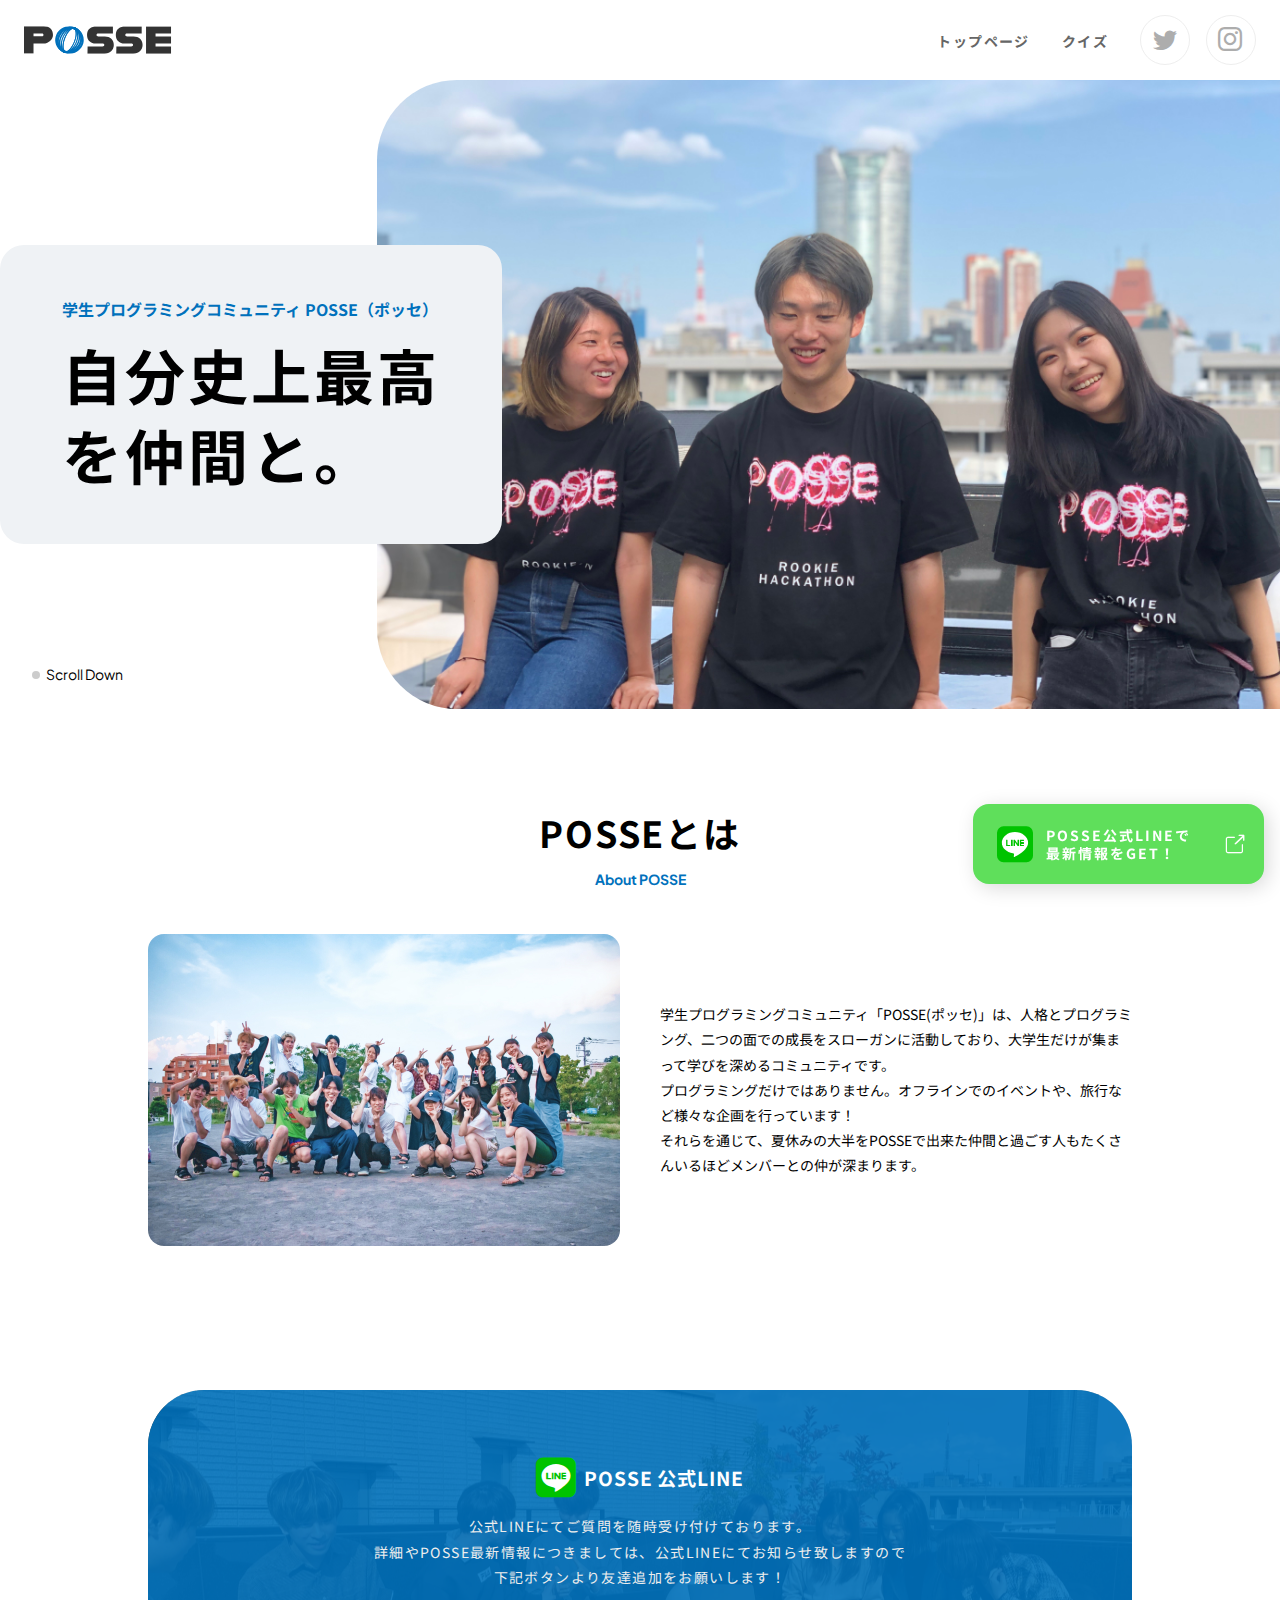
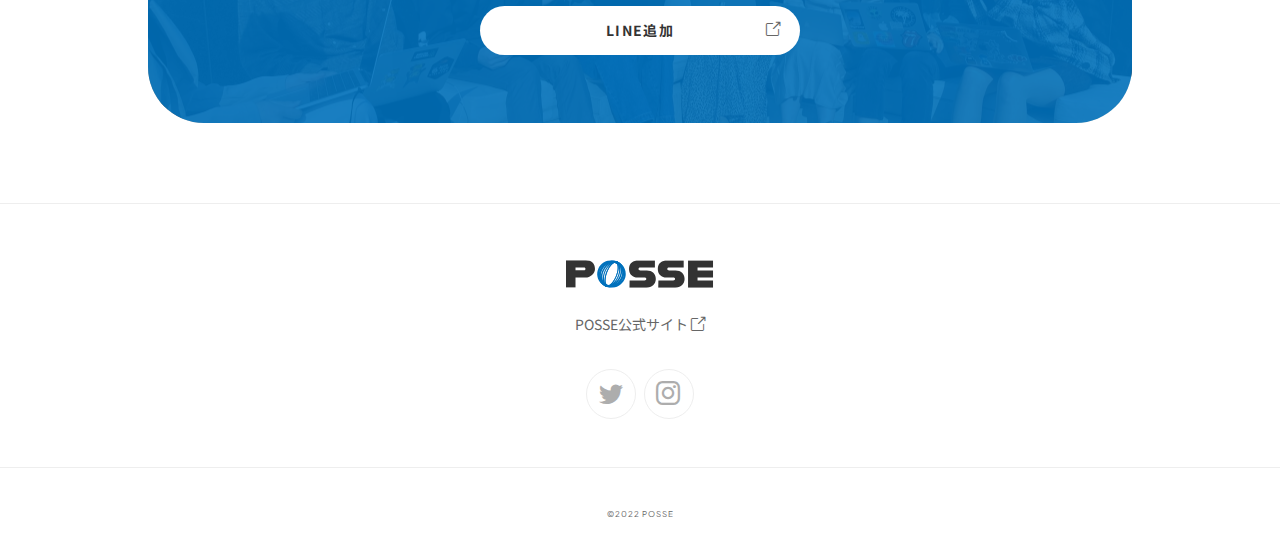
==== commit 2ac73c5a: "changed some files" ====
--- a/ph1-website-sample/index.html
+++ b/ph1-website-sample/index.html
@@ -14,6 +14,7 @@
   <link
     href="https://fonts.googleapis.com/css2?family=Noto+Sans+JP:wght@400;700&family=Plus+Jakarta+Sans:wght@400;700&display=swap"
     rel="stylesheet">
+    <script src="./assets/scripts/btn.js" defer></script>
 </head>
 
 <body>
@@ -43,6 +44,47 @@
         </a>
       </li>
     </ul>
+    <div class="openbtn2" id="btn">
+      <span></span><span></span>
+    </div>
+      <div class="window" id="window">
+        <header class="l-header p-header-2">
+          <div class="p-header__logo"><img src="./assets/img/logo.svg" alt="POSSE"></div>
+        </header>
+        <main>
+            <p class="menu-contents"><a href="./index.html">POSSEとは</a><br><a href="./quiz/">クイズ</a></p>
+          <div class="p-fixedLine-2">
+            <a href="https://line.me/R/ti/p/@651htnqp?from=page" target="_blank" rel="noopener noreferrer"
+              class="p-fixedLine__link-2">
+              <i class="u-icon__line-2"></i>
+              <p class="p-fixedLine__link__text-2">POSSE公式LINE追加</p>
+              <i class="u-icon__link-2"></i>
+            </a>
+          </div>
+          <div class="l-footer__inner-2">
+            <div class="p-footer__siteinfo-2">
+              <a href="https://posse-ap.com/" target="_blank" rel="noopener noreferrer"
+                class="p-footer__siteinfo__link-2">POSSE公式サイト</a><i class="u-icon__link-2"></i>
+            </div>
+            <div class="p-footer__sns-2">
+              <ul class="p-sns__list p-footer__sns__list-2">
+                <li class="p-sns__item-2">
+                  <a href="https://twitter.com/posse_program" target="_blank" rel="noopener noreferrer"
+                    class="p-sns__item__link-2" aria-label="Twitter">
+                    <i class="u-icon__twitter-2"></i>
+                  </a>
+                </li>
+                <li class="p-sns__item-2">
+                  <a href="https://www.instagram.com/posse_programming/" target="_blank" rel="noopener noreferrer"
+                    class="p-sns__item__link-2" aria-label="instagram">
+                    <i class="u-icon__instagram-2"></i>
+                  </a>
+                </li>
+              </ul>
+            </div>
+          </div>
+        </main>
+      </div>
   </header>
   <!-- /.l-header .p-header -->
 
@@ -69,7 +111,7 @@
           </h2>
           <div class="p-top-about__body">
             <picture class="p-top-about__image">
-              <img src="./assets/img/img-about.jpg" alt="POSSEメンバー集合写真">
+              <img id="p-top-about__image" src="./assets/img/img-about.jpg" alt="POSSEメンバー集合写真">
             </picture>
             <div class="p-top-about__content">
               <p>
@@ -117,7 +159,7 @@
           <img src="./assets/img/logo.svg" alt="POSSE">
         </span>
         <a href="https://posse-ap.com/" target="_blank" rel="noopener noreferrer"
-          class="p-footer__siteinfo__link">POSSE公式サイト</a>
+          class="p-footer__siteinfo__link">POSSE公式サイト</a><i class="u-icon__link"></i>
       </div>
       <div class="p-footer__sns">
         <ul class="p-sns__list p-footer__sns__list">
--- a/ph1-website-sample/assets/styles/common.css
+++ b/ph1-website-sample/assets/styles/common.css
@@ -139,6 +139,11 @@
   font-weight: bold;
   letter-spacing: 0.1em;
 }
+@media (max-width: 960px) {
+  .p-header__nav__item__link{
+    display: none;
+  }
+}
 
 .p-sns {
   display: flex;
@@ -160,6 +165,11 @@
   justify-content: center;
   width: 50px;
 }
+@media (max-width: 960px) {
+  .p-sns__item__link {
+    display: none;
+  }
+}
 
 .u-icon__twitter:before {
   content: "\ea96";
@@ -169,8 +179,218 @@
   content: "\ea92";
 }
 
+.openbtn2 {
+  display: none;
+}
+
+@media (max-width: 960px) {
+  .openbtn2{
+    display: block;
+    position: relative;/*ボタン内側の基点となるためrelativeを指定*/
+    width: 50px;
+    height:50px;
+    cursor: pointer;
+    background:#fff;
+    z-index: 9999;
+  }
+}
+  
+/*ボタン内側*/
+.openbtn2 span{
+  display: inline-block;
+  transition: all .4s;/*アニメーションの設定*/
+  position: absolute;
+  left: 13px;
+  height: 2px;
+  background-color: #666;
+}
+
+
+.openbtn2 span:nth-of-type(1) {
+  top:22px; 
+  width: 50%;
+}
+
+.openbtn2 span:nth-of-type(2) {
+  top:29px;
+  width:50%;
+}
+
+/*activeクラスが付与されると線が回転して×に*/
+
+.openbtn2.active span:nth-of-type(1) {
+  top: 20px;
+  left: 16px;
+  transform: translateY(6px) rotate(-45deg);
+  width: 35%;
+}
+
+.openbtn2.active span:nth-of-type(2) {
+  top: 32px;
+  left: 16px;
+  transform: translateY(-6px) rotate(45deg);
+  width: 35%;
+}
+
+#window {
+  display: none;
+}
+
+@media (max-width: 960px) {
+  #window {
+    display: block;
+    position:fixed;
+    z-index: -1;
+    opacity: 0;/*はじめは透過0*/
+    /*ナビの位置と形状*/
+    top:0;
+    width:100%;
+    height: 110vh;/*ナビの高さ*/
+    background:#fff;
+    /*動き*/
+    transition: all 0.3s;
+    padding: 80px 20px 20px 0;
+  }
+}
+
+@media (max-width: 960px) {
+  #window.panelactive {
+    opacity: 1;
+    z-index:999;
+    left: 0;
+    padding: 80px 0 0 0;
+  }
+}
+
+.p-header-2 {
+  align-items: center;
+  background-color: #fff;
+  display: flex;
+  padding: 15px 24px;
+  height: 80px;
+}
+
+.menu-contents {
+  text-align: center;
+  font-size: 1.5rem;
+  margin-top: 15%;
+  margin-bottom: 50%;
+  line-height: 2.5em;
+}
+
+
+.p-fixedLine-2 {
+  bottom: 20%;
+  width: 90%;
+  margin: 0 auto;
+}
+
+.p-fixedLine__link-2 {
+  align-items: center;
+  background-color: #5FDF5B;
+  border-radius: 30px;
+  box-shadow: 4px 4px 20px rgb(0, 0, 0, 0.15);
+  display: flex;
+  padding: 22px 20px 22px 24px;
+  justify-content: center;
+}
+
+.p-fixedLine__link-2 .u-icon__line-2 {
+  font-size: 36px;
+}
+
+.p-fixedLine__link__text-2 {
+  color: #fff;
+  font-size: 14px;
+  font-weight: bold;
+  letter-spacing: 0.14em;
+  line-height: 1.3;
+  margin-left: 13px;
+  text-align: left;
+}
+
+.p-fixedLine__link-2 .u-icon__link-2 {
+  color: #fff;
+  font-size: 18px;
+  margin-left: 5px;
+}
+
+.l-footer__inner-2 {
+  padding: 20px 24px;
+}
+
+.p-footer__logo-2 {
+  display: block;
+}
+
+.p-footer__siteinfo-2 {
+  text-align: center;
+}
+
+.p-footer__siteinfo__link-2 {
+  color: #666;
+  display: inline-block;
+  font-size: 14px;
+  line-height: 1.8;
+}
+
+.p-footer__sns__list-2 {
+  display: flex;
+  gap: 8px;
+  justify-content: center;
+  margin-top: 32px;
+}
+
+.p-sns__item__link-2 {
+  align-items: center;
+  border: solid 1px #eee;
+  border-radius: 50%;
+  color: #adadad;
+  display: inline-flex;
+  font-size: 24px;
+  height: 50px;
+  justify-content: center;
+  width: 50px;
+}
+
+.u-icon__line-2:before {
+  background: radial-gradient(#fff 60%, transparent 60%);
+  color: #00c300;
+  content: "\e900";
+}
+
+.u-icon__twitter-2:before {
+  content: "\ea96";
+}
+
+.u-icon__instagram-2:before {
+  content: "\ea92";
+}
+.u-icon__link-2 {
+  color: #666;
+  font-size: 14px;
+  line-height: 1.8;
+  margin-left: 3px;
+
+}
+.u-icon__link-2:before {
+  content: "\e901";
+}
+
 .l-main {
   padding-top: 80px;
+}
+@media (max-width: 960px) {
+  .l-main {
+    padding-top: 0;
+    width: 100%;
+  }
+}
+
+@media (max-width: 960px) {
+  .p-top-hero {
+    width: 100%;
+  }
 }
 
 .p-hero {
@@ -199,6 +419,11 @@
   margin: 0 auto;
   max-width: 1280px;
   position: relative;
+}
+@media (max-width: 960px) {
+  .p-top-hero__inner {
+    flex-direction: column-reverse;
+  }
 }
 
 .p-top-hero__body {
@@ -212,13 +437,32 @@
   white-space: nowrap;
 }
 
+@media (max-width: 960px) {
+  .p-top-hero__body {
+    display: block;
+    margin: -50px auto;
+    border-radius: 30px;
+    padding: 10px 0;
+    width: 96%;
+    position: relative;
+    height: 15vh;
+  }
+}
+
 .p-top-hero__body__title {
   color: #0071bc;
   font-size: 16px;
   font-weight: bold;
   line-height: 1.8;
 }
-
+@media (max-width: 960px) {
+  .p-top-hero__body__title {
+    font-size: 0.7rem;
+    position: absolute;
+    width: 100%;
+    left: 1.2rem;
+  }
+}
 .p-top-hero__body__catchcopy {
   display: inline-block;
   font-size: 60px;
@@ -226,6 +470,21 @@
   letter-spacing: 0.05em;
   line-height: 1.3333;
   margin-top: 10px;
+}
+@media (max-width: 960px) {
+  .p-top-hero__body__catchcopy {
+    display: block;
+    width: 100%;
+    font-size: 1.8rem;
+    position: absolute;
+    margin-top: 1.5rem;
+    left: 1rem;
+  }
+}
+@media (max-width: 960px) {
+  .p-top-hero__body__catchcopy br{
+    display: none;
+  }
 }
 
 .p-top-hero__image {
@@ -236,6 +495,15 @@
   max-height: 680px;
   overflow: hidden;
 }
+@media (max-width: 960px) {
+  .p-top-hero__image {
+    display: block;
+    width: 100%;
+    border-radius: 0;
+    margin: 0;
+    top: 0;
+  }
+}
 
 .p-top-hero__image img {
   -o-object-fit: cover;
@@ -244,6 +512,11 @@
   object-fit: cover;
   width: 100%;
 }
+@media (max-width: 960px) {
+  .p-top-hero__image img {
+  margin-top: 70px;
+  }
+}
 
 .p-top-hero__scroll {
   align-items: center;
@@ -255,6 +528,12 @@
   left: 32px;
   line-height: 1.5;
   position: absolute;
+}
+
+@media (max-width:960px) {
+  .p-top-hero__scroll {
+    display: none;
+  }
 }
 
 .p-top-hero__scroll::before {
@@ -269,6 +548,11 @@
 .p-top-container {
   margin-top: 96px;
 }
+@media (max-width: 960px) {
+  .p-top-container {
+    margin-top: 50px;
+  }
+}
 
 .l-container {
   margin: 0 auto;
@@ -284,13 +568,19 @@
   line-height: 1.5;
   text-align: center;
 }
+@media (max-width: 960px) {
+  .p-heading {
+    position: relative;
+    top: 50px;
+  }
+}
 
 .l-header {
   left: 0;
   position: fixed;
   right: 0;
   top: 0;
-  z-index: 1000;
+  z-index: 2;
 }
 
 .p-heading__caption {
@@ -309,16 +599,35 @@
   grid-template-columns: repeat(2, 1fr);
   margin-top: 42px;
 }
+@media (max-width: 960px) {
+  .p-top-about__body {
+    position: relative;
+    display: block;
+    top: 50px;
+  }
+}
 
 .p-top-about__image {
   border-radius: 16px;
   overflow: hidden;
 }
+@media (max-width: 960px) {
+  #p-top-about__image {
+    border-radius: 30px;
+    margin: 0 auto;
+  }
+}
 
 .p-top-about__content {
   align-self: center;
   font-size: 14px;
   line-height: 1.8;
+}
+@media (max-width: 960px) {
+  .p-top-about__content {
+    position: relative;
+    top: 20px;
+  }
 }
 
 .p-line {
@@ -331,6 +640,12 @@
   overflow: hidden;
   padding: 68px;
   position: relative;
+}
+@media (max-width: 960px) {
+  .p-line__body {
+    padding: 20px;
+    border-radius: 30px;
+  }
 }
 
 .l-footer {
@@ -353,6 +668,7 @@
 
 .p-heading.-light {
   color: #fff;
+  font-size: 1.2rem;
 }
 
 .p-line__title {
@@ -360,6 +676,13 @@
   display: flex;
   gap: 8px;
   justify-content: center;
+}
+@media (max-width: 960px) {
+  .p-line__title {
+    flex-direction: column;
+    position: relative;
+    top: 0;
+  }
 }
 
 .p-line__title .u-icon__line {
@@ -380,7 +703,11 @@
   margin-top: 16px;
   text-align: center;
 }
-
+@media (max-width: 960px) {
+  .p-line__content {
+    text-align: left;
+  }
+}
 .p-line__footer {
   margin-top: 16px;
   text-align: center;
@@ -400,6 +727,11 @@
   position: relative;
   width: 100%;
 }
+@media(max-width: 960px) {
+  .p-line__button {
+    position: relative;
+  }
+}
 
 .p-line__button .u-icon__link {
   position: absolute;
@@ -408,6 +740,13 @@
   transform: translate(0, -50%);
 }
 
+.u-icon__link {
+  color: #666;
+  font-size: 14px;
+  line-height: 1.8;
+  margin-left: 3px;
+}
+
 .u-icon__link:before {
   content: "\e901";
 }
@@ -422,7 +761,13 @@
   position: fixed;
   right: 16px;
 }
-
+@media (max-width: 960px) {
+  .p-fixedLine {
+    bottom: 0;
+    right: 0;
+    width: 100%;
+  }
+}
 .p-fixedLine__link {
   align-items: center;
   background-color: #5FDF5B;
@@ -431,6 +776,12 @@
   display: flex;
   padding: 22px 20px 22px 24px;
 }
+@media (max-width: 960px) {
+  .p-fixedLine__link {
+    border-radius: 0;
+    justify-content: center;
+  }
+}
 
 .p-fixedLine__link .u-icon__line {
   font-size: 36px;
@@ -445,13 +796,22 @@
   margin-left: 13px;
   text-align: left;
 }
+@media (max-width: 960px) {
+  .p-fixedLine__link__text br{
+    display: none;
+  }
+}
 
 .p-fixedLine__link .u-icon__link {
   color: #fff;
   font-size: 18px;
   margin-left: 35px;
 }
-
+@media (max-width: 960px) {
+  .p-fixedLine__link .u-icon__link {
+    margin-left: 5px;
+  }
+}
 .l-footer__inner {
   padding: 56px 24px 48px;
 }
@@ -484,7 +844,11 @@
   line-height: 1.5;
   padding: 38px 24px 33px;
 }
-
+@media (max-width: 960px) {
+  .p-footer__copyright {
+    margin-bottom: 85px;
+  }
+}
 small {
   font-size: 80%;
 }
@@ -516,6 +880,11 @@
   line-height: 1.5;
   margin-top: 24px;
 }
+@media (max-width: 960px) {
+  .p-quiz-box__question__title__text {
+    font-size: 14px;
+  }
+}
 
 .p-quiz-box__question__image {
   margin: 64px auto 0;
@@ -634,4 +1003,4 @@
 
 .p-quiz-box:not(:first-of-type) {
   margin-top: 120px;
-}
+}